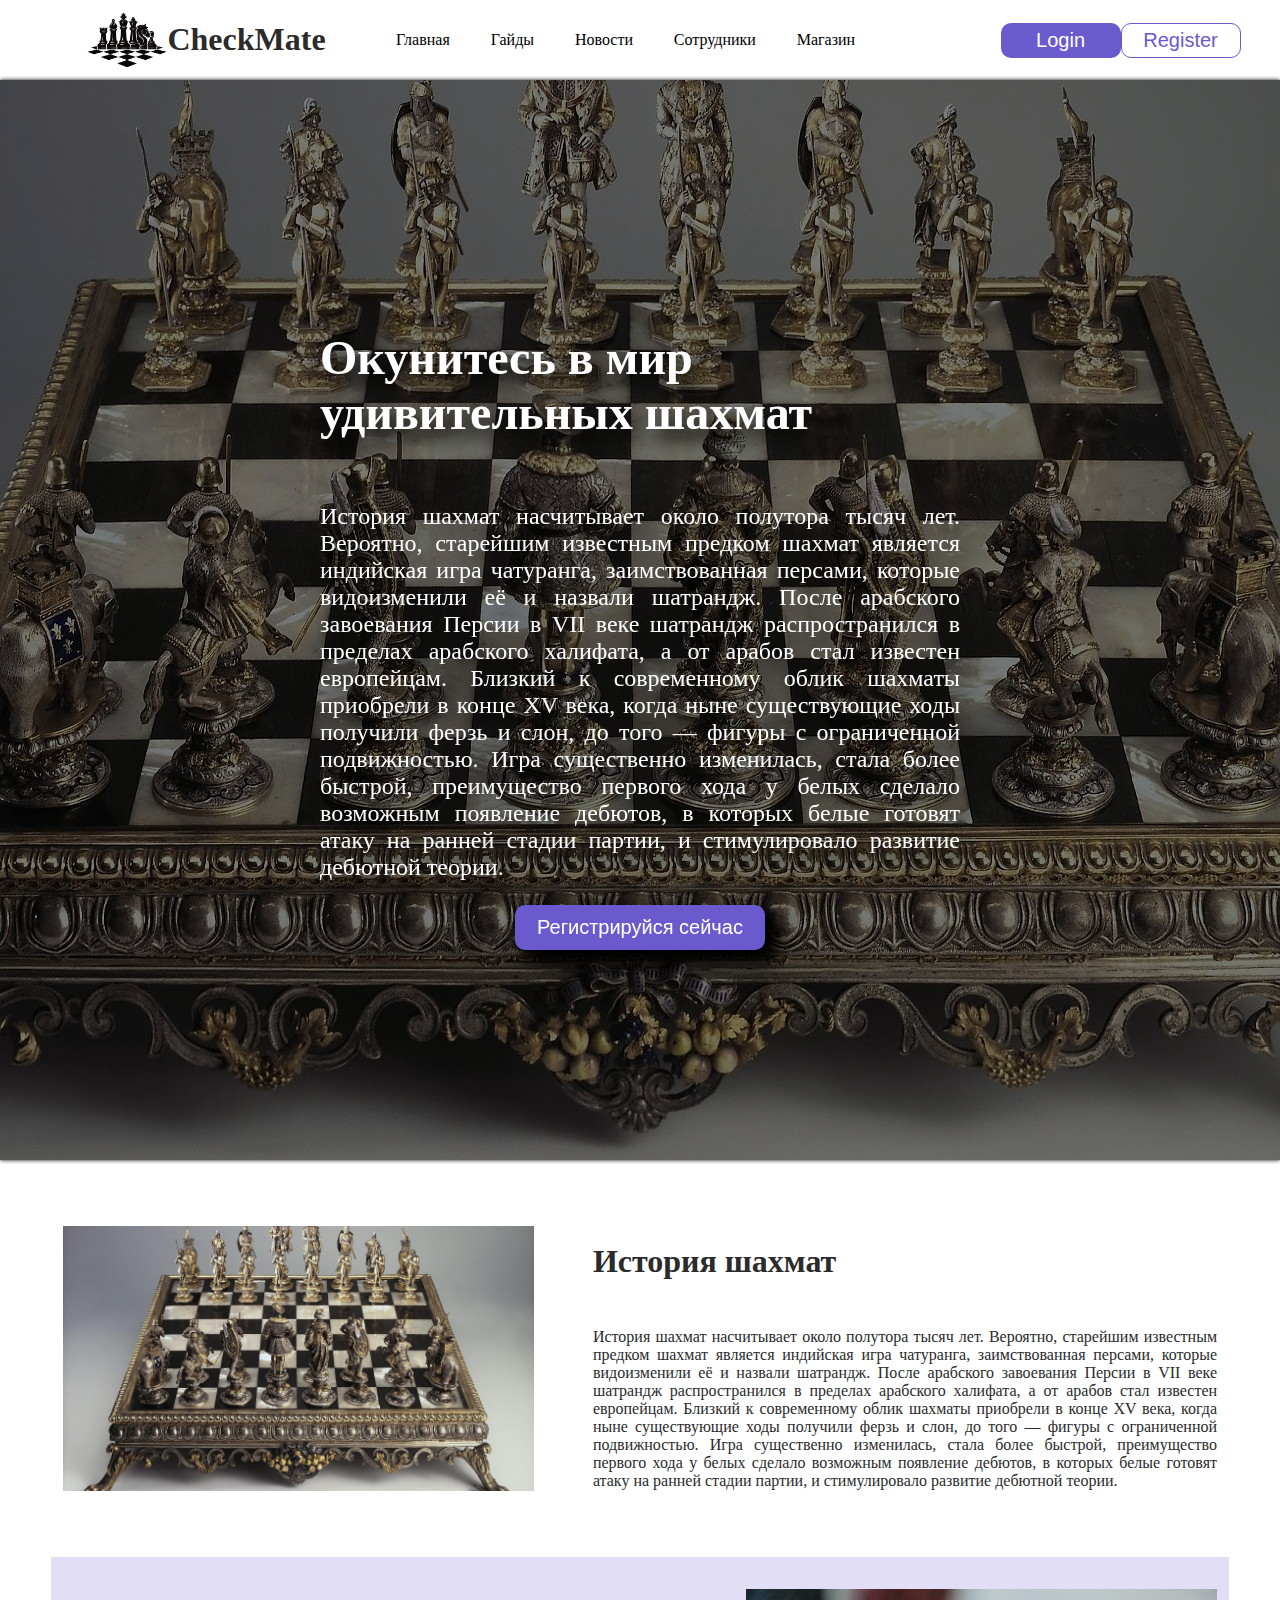
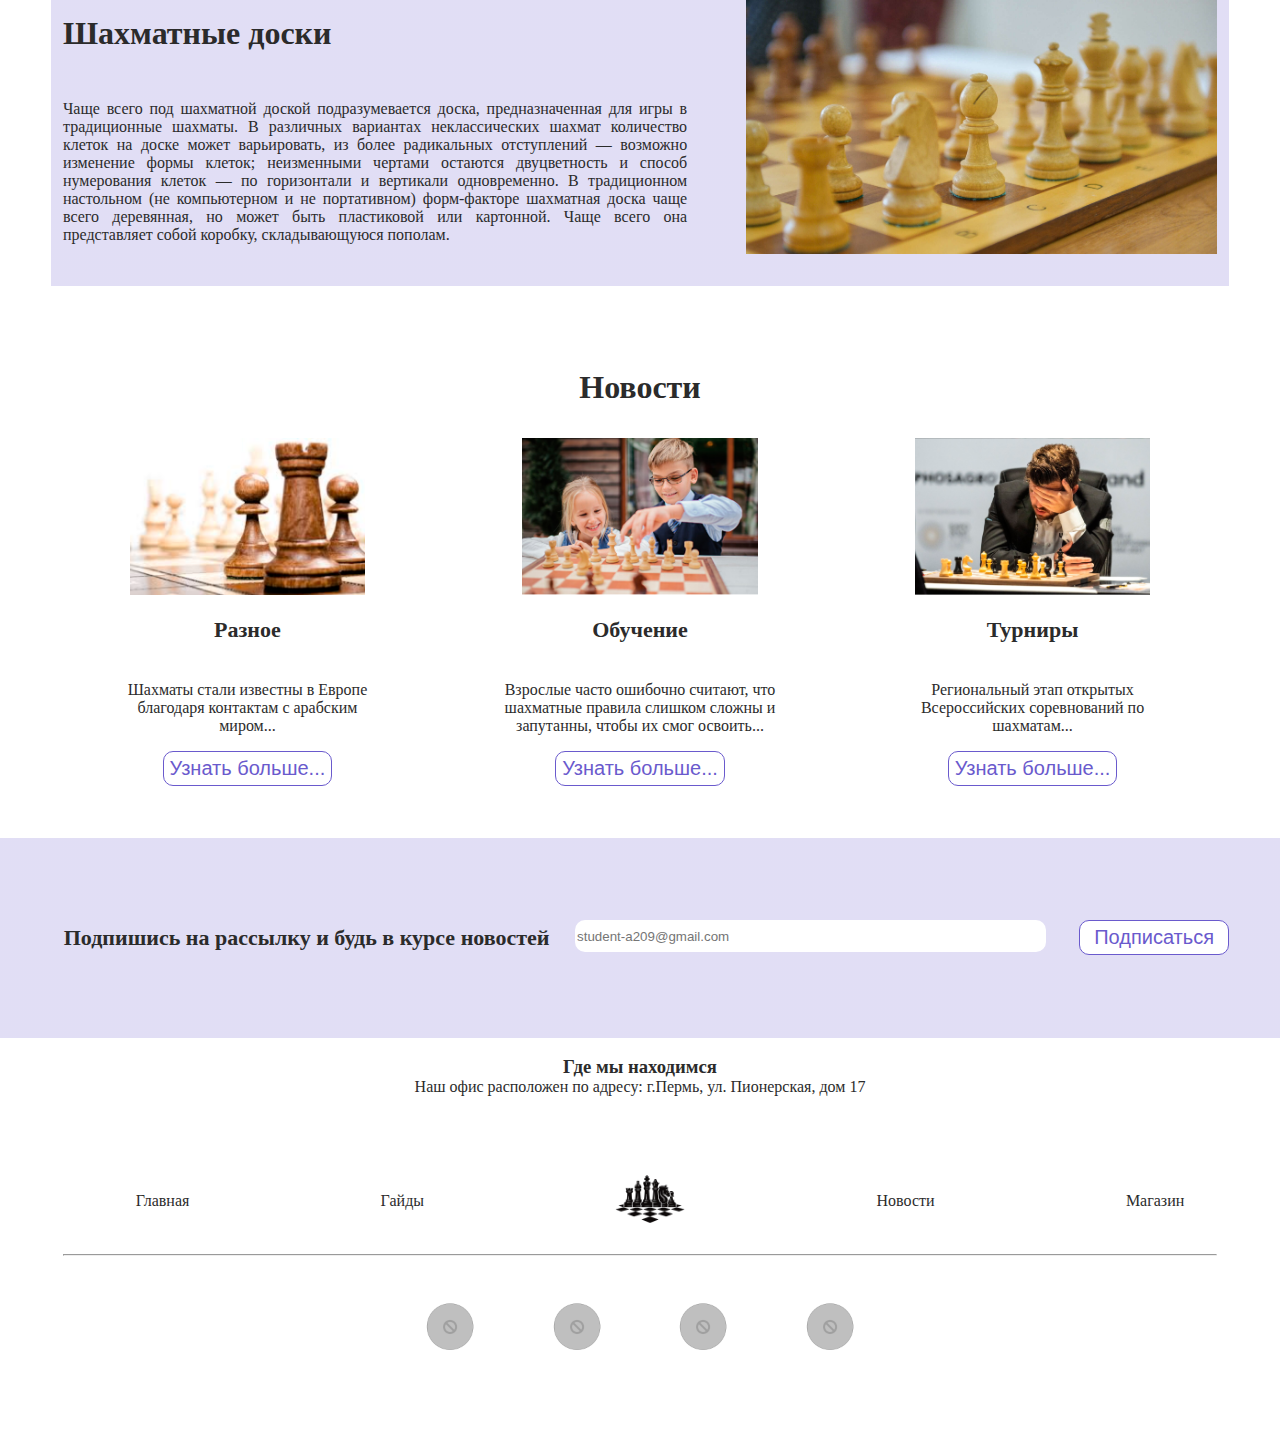
==== index.html @ 1aa6c362 "Add files via upload" ====
<!DOCTYPE html>
<html lang="en">
<head>
    <meta charset="UTF-8">
    <meta name="viewport" content="width=device-width, initial-scale=1.0">
    <title>Главная</title>
    <link rel="stylesheet" href="style.css">
    <link rel="stylesheet" href="media.css">
    <script src="https://api-maps.yandex.ru/2.1/?apikey=ваш API-ключ&lang=ru_RU"
    type="text/javascript">
    </script>
</head>
<body>
    <header>
        <div class="Left">
            <div class="logo">
                <img src="img/logo.jpg">
                <h1>CheckMate</h1>
            </div>
            <div class="nav-toggle"><span></span></div>
            <div class="menu">
                <ul>
                    <li><a href="index.html">Главная</a></li>
                    <li><a href="#">Гайды</a></li>
                    <li><a href="News.html">Новости</a></li>
                    <li><a href="employees.html">Сотрудники</a></li>
                    <li><a href="#">Магазин</a></li>
                </ul>
            </div>
        </div>
        <div class="LogReg">
            <button class="LoginButton">Login</button>
            <button class="RegisterButton">Register</button>
        </div>
    </header>
    <main>
        <div class="slider">
            <div class="slider-wrap">
                <h2>Окунитесь в мир удивительных шахмат</h2>
                <p>История шахмат насчитывает около полутора тысяч лет. Вероятно, старейшим известным предком шахмат является индийская игра чатуранга, заимствованная персами, которые видоизменили её и назвали шатрандж. После арабского завоевания Персии в VII веке шатрандж распространился в пределах арабского халифата, а от арабов стал известен европейцам. Близкий к современному облик шахматы приобрели в конце XV века, когда ныне существующие ходы получили ферзь и слон, до того — фигуры с ограниченной подвижностью. Игра существенно изменилась, стала более быстрой, преимущество первого хода у белых сделало возможным появление дебютов, в которых белые готовят атаку на ранней стадии партии, и стимулировало развитие дебютной теории.</p>
                <button>Регистрируйся сейчас</button>
            </div>
        </div>
        <div class="Story">
            <img src="img/slider2.jpg" alt="">
            <div class="text-wrap">
                <h3>История шахмат</h3>
                <p>История шахмат насчитывает около полутора тысяч лет. Вероятно, старейшим известным предком шахмат является индийская игра чатуранга, заимствованная персами, которые видоизменили её и назвали шатрандж. После арабского завоевания Персии в VII веке шатрандж распространился в пределах арабского халифата, а от арабов стал известен европейцам. Близкий к современному облик шахматы приобрели в конце XV века, когда ныне существующие ходы получили ферзь и слон, до того — фигуры с ограниченной подвижностью. Игра существенно изменилась, стала более быстрой, преимущество первого хода у белых сделало возможным появление дебютов, в которых белые готовят атаку на ранней стадии партии, и стимулировало развитие дебютной теории.</p>
            </div>
        </div>
        <div class="TypesOfCheckMate">
            <div class="text-wrap wrap1">
                <h3>Шахматные доски</h3>
                <p>Чаще всего под шахматной доской подразумевается доска, предназначенная для игры в традиционные шахматы. В различных вариантах неклассических шахмат количество клеток на доске может варьировать, из более радикальных отступлений — возможно изменение формы клеток; неизменными чертами остаются двуцветность и способ нумерования клеток — по горизонтали и вертикали одновременно. В традиционном настольном (не компьютерном и не портативном) форм-факторе шахматная доска чаще всего деревянная, но может быть пластиковой или картонной. Чаще всего она представляет собой коробку, складывающуюся пополам.</p>
            </div>
            <img src="img/12.jpg" alt="">
        </div>
        <div class="News">
            <h3>Новости</h3>
            <div class="news-full">
                <div class="news-wrap">
                    <img src="img/wood.png">
                    <h3>Разное</h3>
                    <p>Шахматы стали известны в Европе благодаря контактам с арабским миром...</p>
                    <button>Узнать больше...</button>
                </div>
                <div class="news-wrap">
                    <img src="img/pecus.png">
                    <h3>Обучение</h3>
                    <p>Взрослые часто ошибочно считают, что шахматные правила слишком сложны и запутанны, чтобы их смог освоить...</p>
                    <button>Узнать больше...</button>
                </div>
                <div class="news-wrap">
                    <img src="img/sad.png">
                    <h3>Турниры</h3>
                    <p>Региональный этап открытых Всероссийских соревнований по шахматам...</p>
                    <button>Узнать больше...</button>
                </div>
            </div>
        </div>
        <div class="NewsSender">
            <div class="NewsSender-wrap">
                <h3>Подпишись на рассылку и будь в курсе новостей</h3>
                <div class="wrap-NewsSender">
                    <input type="text" placeholder="student-a209@gmail.com">
                    <button>Подписаться</button>
                </div>
            </div>
        </div>
        <div class="map">
            <h3>Где мы находимся</h3>
            <p>Наш офис расположен по адресу: г.Пермь, ул. Пионерская, дом 17</p>
            <script type="text/javascript" charset="utf-8" async src="https://api-maps.yandex.ru/services/constructor/1.0/js/?um=constructor%3Af2e88a5d80c9814eb88502a9d835285ce02d9bced6be2d76ced07e60306250df&amp;width=1000&amp;height=400&amp;lang=ru_RU&amp;scroll=true"></script>
            </script>
        </div>
        
    </main>
    <footer>
        <div class="footer-menu">
            <ul>
                <li><a href="index.html">Главная</a></li>
                <li><a href="#">Гайды</a></li>
                <li><img class="logo-footer" src="img/logo.jpg"></li>
                <li><a href="News.html">Новости</a></li>
                <li><a href="#">Магазин</a></li>
            </ul>
        </div>
        <hr>
        <div class="icons">
            <img src="img/icon.jpg">
            <img src="img/icon.jpg">
            <img src="img/icon.jpg">
            <img src="img/icon.jpg">
        </div>
    </footer>
    <script>
        $('.nav-toggle').on('click', function(){
          $('#menu').toggleClass('active');
        });
    </script>

</body>
</html>
---- style.css ----
body{
    margin: 0;
    color: rgb(43, 43, 43);
}

.logo img{
    width: 80px;
    height: 80px;
}
header{
    display: flex;
    flex-wrap: nowrap;
    align-items: center;
    justify-content: space-around;
}
.logo{
    display: flex;
}
.menu ul{
    list-style: none;
    display: flex;
    justify-content: space-around;
    padding-inline-start: 0;
    width: 500px;
    padding-left: 10%;
}
.Left{
    display: flex;
    align-items: center;
}
.LogReg{
    display: flex;
    justify-content: space-around;
    width: 15%;
}
.LoginButton{
    background-color: slateblue;
    color: white;
    font-size: 20px;
    border-radius: 10px;
    min-width: 120px;
    height: 35px;
    border: none;
}
.RegisterButton{
    background-color: white;
    color:  slateblue;
    font-size: 20px;
    border-radius: 10px;
    min-width: 120px;
    height: 35px;
    border:  slateblue solid 1px;
}
.menu a{
    text-decoration: none;
    color: black;
}
.nav-toggle{
    display: none;
    cursor: pointer;
    position: relative;
    float: right;
    width: 40px;
    height: 40px;
    margin-left: 20px;
    background: #858585;
}


.slider{
    background-image:linear-gradient(to top, rgba(0,0,0,0.5), rgba(0,0,0,0.5)), url(img/slider2.jpg);
    background-position: center;
    background-repeat: no-repeat;
    min-width: 100%;
    min-height: 1080px;
    margin: 0;
    padding: 0;
    display: flex;
    align-items: center;
    justify-content: center;
    filter: drop-shadow(0px 0px 2px black);
}
.slider-wrap h2{
    color: white;
    font-size: 48px;
}
.slider-wrap p{
    color: white;
    font-size: 24px;
    text-align: justify;
}
.slider-wrap button{
    background-color: slateblue;
    color: white;
    font-size: 20px;
    border-radius: 10px;
    min-width: 250px;
    height: 45px;
    border: none;
    filter: drop-shadow(5px 5px 5px black);
}
.slider-wrap{
    width: 50%;
    display: flex;
    flex-direction: column;
    flex-wrap: nowrap;
    align-items: center;
    filter: drop-shadow(10px 10px 10px black);
}
main{
    display: flex;
    flex-direction: column;
    align-items: center;
}

.Story{
    margin-top: 4%;
    display: flex;
    align-items: center;
    justify-items: flex-end;
    padding: 0% 4%;
}
.Story h3{
    font-size: 32px;
}
.Story p{
    text-align: justify;
}
.Story img{
    max-height: 30%;
    max-width: 40%;
    padding-left: 1%;
}
.text-wrap{
    padding-left: 5%;
    padding-right: 1%;
    display: flex;
    flex-direction: column;
    justify-self: right;
}


.TypesOfCheckMate{
    display: flex;
    align-items: center;
    justify-items: flex-end;
    margin: 4% 4% 4% 4%;
    background: linear-gradient( rgba(106, 90, 205,0.2), rgba(106, 90, 205,0.2));
    padding-top: 2%;
    padding-bottom: 2%;
}
.TypesOfCheckMate img{
    max-height: 30%;
    max-width: 40%;
    padding-right: 1%;
}
.TypesOfCheckMate p{
    text-align: justify;
}
.wrap1{
    padding-left: 1%;
    padding-right: 5%;
}
.TypesOfCheckMate h3{
    font-size: 32px;
}


.News{
    margin-top: 0%;
    align-items: center;
    padding: 0% 4%;
    
}
.News h3{
    font-size: 32px;
    text-align: center;
}
.news-full{
    display: flex;
    justify-content: space-around;
}
.news-wrap img{
    width: 60%;
}
.news-wrap{
    display: flex;
    flex-direction: column;
    align-items: center;
}
.news-wrap h3{
    font-size: 22px;
}
.news-wrap button{
    background-color: white;
    color:  slateblue;
    font-size: 20px;
    border-radius: 10px;
    min-width: 120px;
    height: 35px;
    border:  slateblue solid 1px;

}
.news-wrap p{
    max-width: 70%;
    text-align: center;
}


.NewsSender{
    min-height: 200px;
    margin-top: 4%;
    background:linear-gradient( rgba(106, 90, 205,0.2), rgba(106, 90, 205,0.2)) ;
    
    width: 100%;
    display: flex;
    align-items: center;
    justify-content: center;
}
.NewsSender-wrap{
    display: flex;
    align-items: center;
    width: 100%;
    align-items: center;
    justify-content: center;
}
.wrap-NewsSender{
    display: flex;
    padding: 0 2% 0 2%;
}
.NewsSender h3{
    font-size: 22px;
    padding-left: 3%;
}
.NewsSender-wrap input{
    border-radius: 10px;
    width: 500px;
    border: none;
    height: 30px;
    margin-right: 5%;
}
.NewsSender-wrap button{
    background-color: white;
    color:  slateblue;
    font-size: 20px;
    border-radius: 10px;
    min-width: 150px;
    height: 35px;
    border:  slateblue solid 1px;
}
.logo-footer{
    width: 70px;
    height: 70px;
}
footer{
    margin-top: 4%;
    margin-bottom: 5%;
}
.footer-menu ul{
    list-style-type: none;
    display: flex;
    justify-content: space-around;
    align-items: center;
}
.footer-menu a{
    text-decoration: none;
    color:  rgb(43, 43, 43);;
}
hr{
    width: 90%;
    justify-content: center;
}
.icons img{
    width: 50px;
    height: 50px;
    padding: 3%;
}
.icons{
    display: flex;
    justify-content: center;
}
#wrap-pageNews{
    background:none;
    display: flex;
    justify-content: space-around;
}
.slider-news{
    background-image:linear-gradient(to top, rgba(0,0,0,0.5), rgba(0,0,0,0.5)), url(img/Chess_512263_1920x1080.jpg);
    background-position: center;
    background-repeat: no-repeat;
    background-size: 100%;
    min-height: 300px;
}
.news-column img{
    max-width: 220px;
    max-height: 140px;
}
.news-columns{
    display: grid;
    margin-top: 3%;
    grid-template-columns:1fr 1fr 1fr;
}
.news-column{
    margin: 3%;
    overflow: hidden;
    display: flex;
    flex-direction: column;
    justify-content: flex-end;
    align-items: center;
}
.news-column a{
    display: flex;
    flex-direction: column;
    align-items: center;
    text-decoration: none;
    color: slateblue;
}

.News-open img{
    max-width: 50%;
}
.News-open{
    margin-top: 5%;
    display: flex;
    flex-direction: column;
    align-items: center;
}
.News-open p{
 max-width: 70%;
 text-align: justify;
}
.slider-news-1{
    background-image:linear-gradient(to top, rgba(0,0,0,0.5), rgba(0,0,0,0.5)), url(img/maxresdefault.jpg);
}
.collage{
    display: grid;
    grid-gap: 10px;
    grid-template-columns:1fr 1fr 1fr;
    text-align: center;
    max-width: 90%;
}
.collage-item{
    margin: 3%;
    overflow: hidden;
    display: flex;
    flex-direction: column;
    justify-content: center;
    align-items: center;
}
#img-news{
    max-width: 100%;
    height: 100%;
    object-fit: cover;
}
.color-text{
    color: red;
}
.employees-columns{
    display: grid;
    grid-gap: 10px;
    grid-template-columns:1fr 1fr 1fr 1fr;
    text-align: center;
    max-width: 90%;
}
.employees-column{
    margin: 3%;
    overflow: hidden;
    display: flex;
    flex-direction: column;
    justify-content: center;
    align-items: center;
    text-align: center;
}
.employees-column h4{
    margin: 2% 0 0% 0;
}
.employees-column p{
    margin: 2% 0 2% 0;
}
.employees-column img{
    max-width: 70%;
    height: 100%;
    object-fit: cover;
}
.social img{
    max-width: 4%;
    margin:0 2% 0 2%;
}
.social {
    display: flex;
    width: 100%;
    justify-content: center;
}
.employees-column hr{
    max-width: 20%;
}
.employees-wrap{
    display: flex;
    flex-direction: column;
    justify-content: center;
    align-content: center;
    align-items: center;
}
.employees-wrap p{
    max-width: 60%;
    text-align: center;
}
.map{
    display: flex;
    flex-direction: column;
}
.map p{
    margin-top: 0;
}
.employees-wrap h4{
    margin-bottom: 0;
}
.employees-wrap p{
    margin-top: 0;
}
.map h3{
    text-align: center;
    margin-bottom: 0;
}
.Story h4{
    margin-top: 0;
    margin-bottom: 0;
}
.TypesOfCheckMate h4{
    margin-top: 0;
    margin-bottom: 0;
}
---- media.css ----
@media(max-width:1060px){

    .nav-toggle{
        display: block;
    }
    .menu{
        display: none;
    }
    .LogReg{
        display: none;
    }

}
@media(max-width:830px){
    .slider{
        width: 830px;
    }
}
@media(max-width:560px){
    body{
        max-width: 560px;
    }
    .slider{
        width: 560px;
    }
    .slider-wrap p{
        overflow: hidden;
        max-height: 200px;
    }
    .news-full p {
        overflow: hidden;
        max-height: 25%;
    }
    .NewsSender input{
        width: 200px;
    }
}
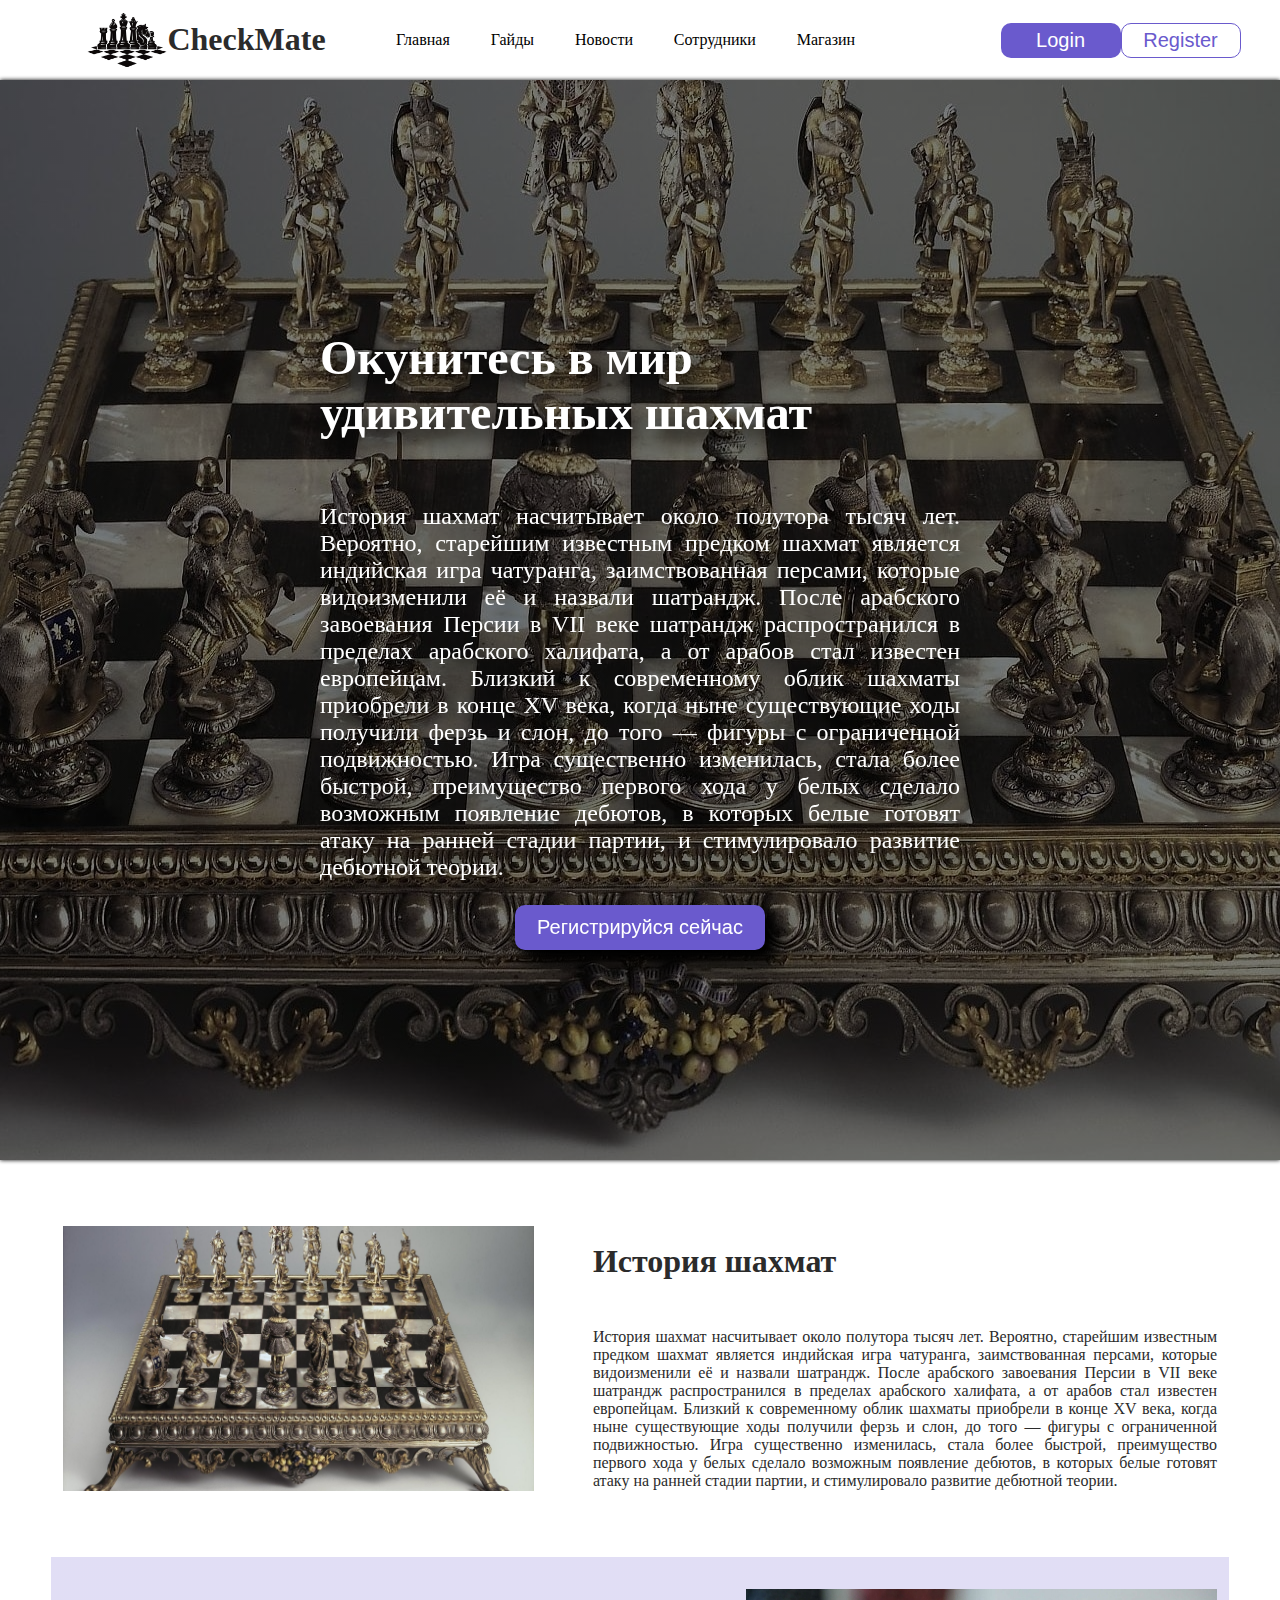
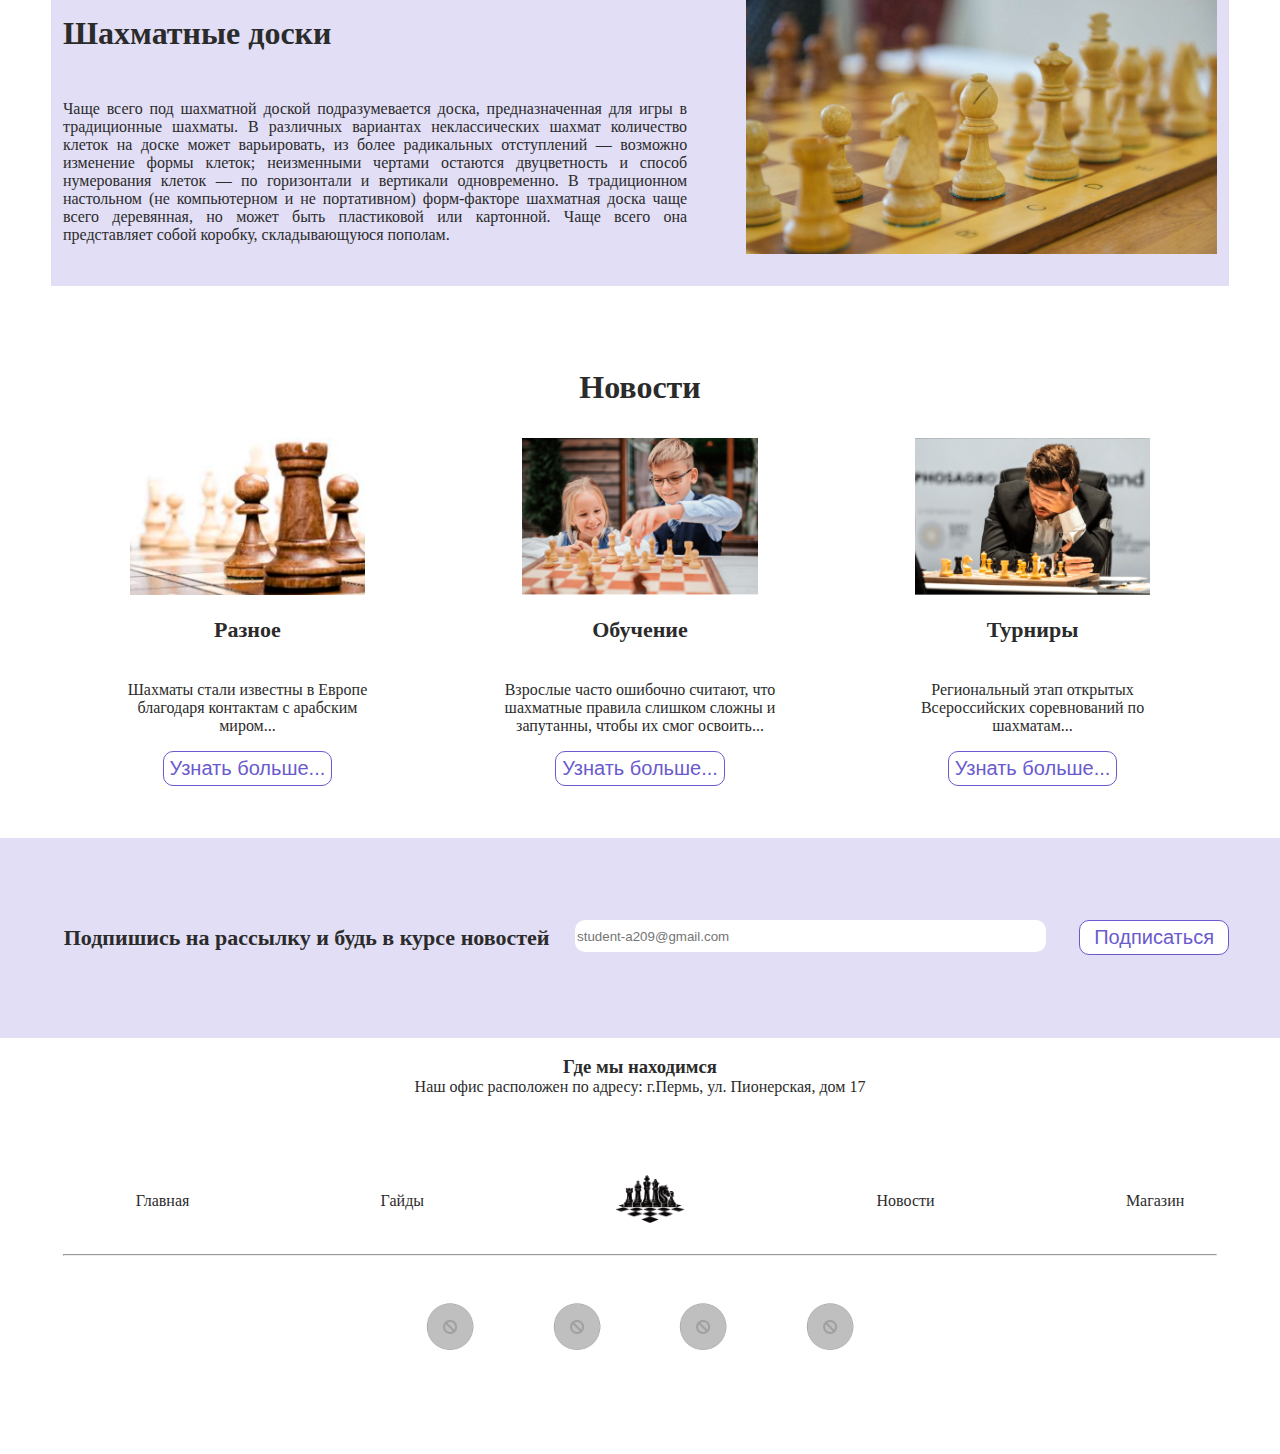
==== commit 892e50d8: "Update index.html" ====
--- a/index.html
+++ b/index.html
@@ -90,8 +90,6 @@
         <div class="map">
             <h3>Где мы находимся</h3>
             <p>Наш офис расположен по адресу: г.Пермь, ул. Пионерская, дом 17</p>
-            <script type="text/javascript" charset="utf-8" async src="https://api-maps.yandex.ru/services/constructor/1.0/js/?um=constructor%3Af2e88a5d80c9814eb88502a9d835285ce02d9bced6be2d76ced07e60306250df&amp;width=1000&amp;height=400&amp;lang=ru_RU&amp;scroll=true"></script>
-            </script>
         </div>
         
     </main>
@@ -113,11 +111,6 @@
             <img src="img/icon.jpg">
         </div>
     </footer>
-    <script>
-        $('.nav-toggle').on('click', function(){
-          $('#menu').toggleClass('active');
-        });
-    </script>
 
 </body>
 </html>
